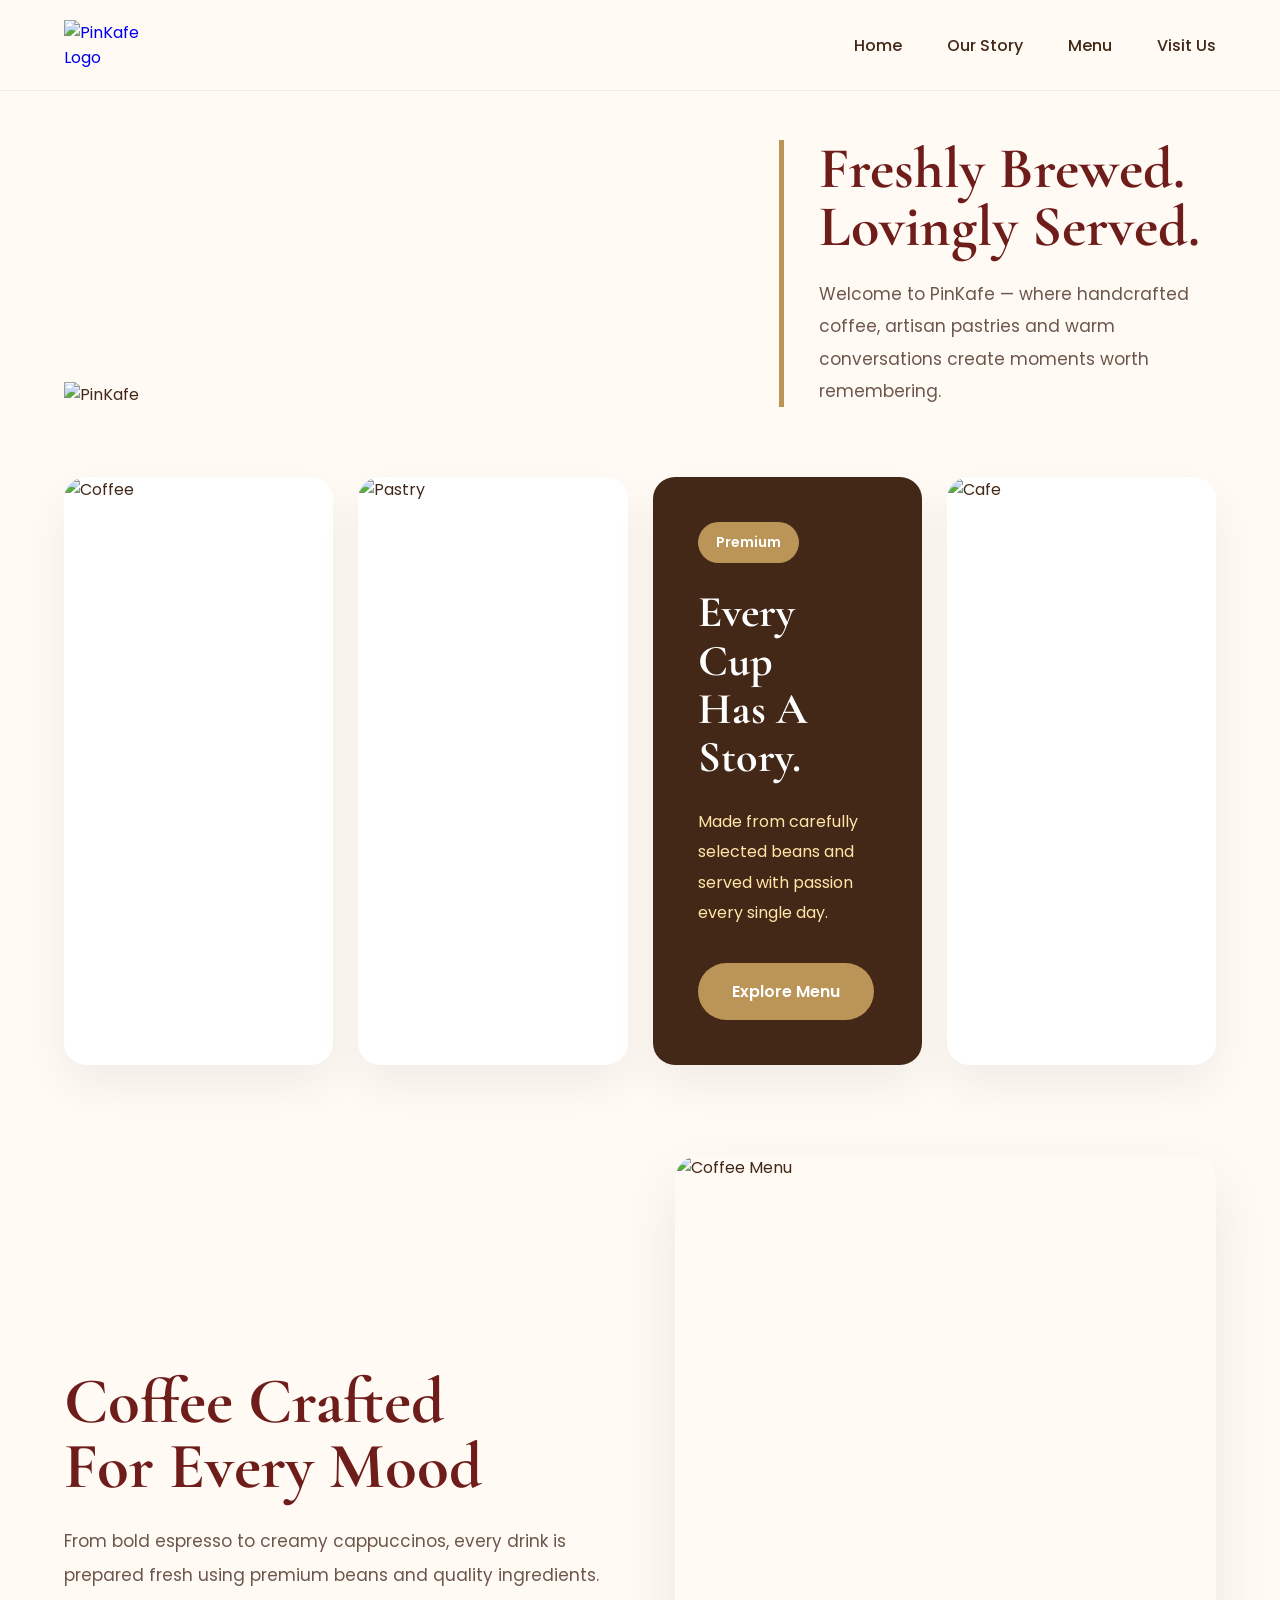
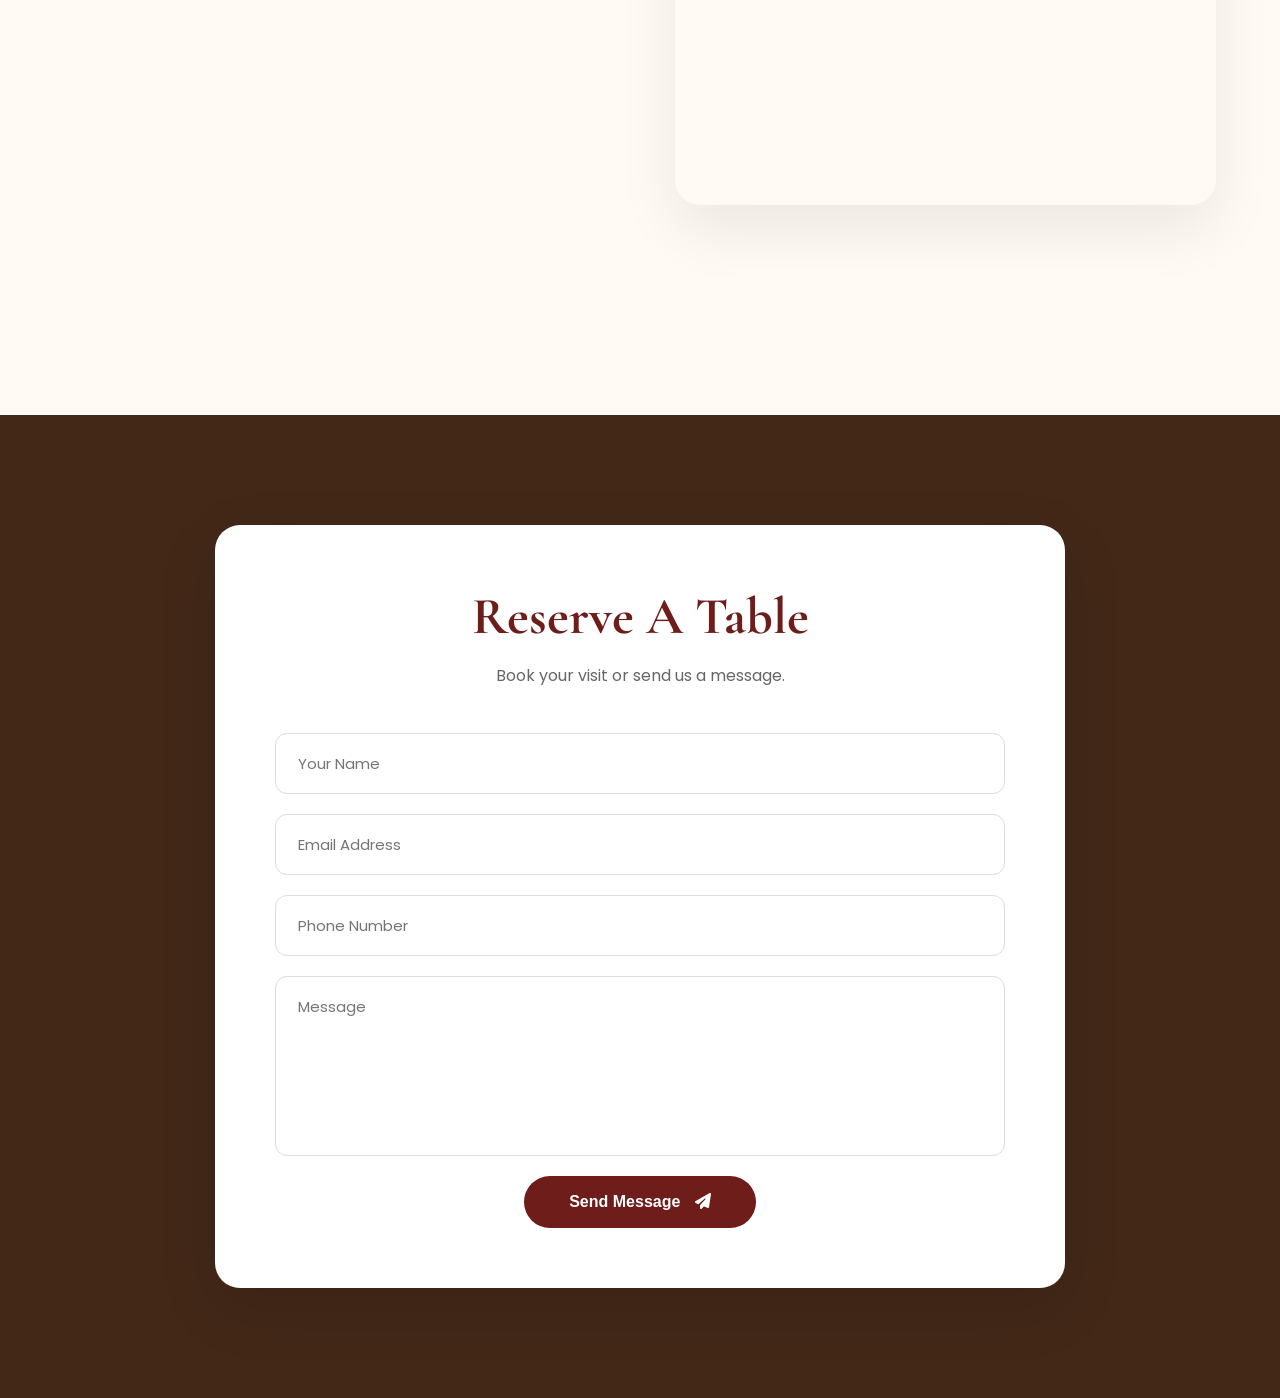
==== index.html @ 66214fa2 "Add files via upload" ====
<!DOCTYPE html>
<html lang="en">
<head>
    <link rel="stylesheet" href="style.css">
    <meta charset="UTF-8">
    <meta name="viewport" content="width=device-width, initial-scale=1.0">
    <title>PinKafe | Premium Cafe</title>

    <!-- CSS -->
    <link rel="stylesheet" href="style.css">

    <!-- Google Fonts -->
    <link href="https://fonts.googleapis.com/css2?family=Cormorant+Garamond:wght@400;500;600;700&family=Poppins:wght@300;400;500;600&display=swap" rel="stylesheet">

    <!-- Font Awesome -->
    <link rel="stylesheet" href="https://cdnjs.cloudflare.com/ajax/libs/font-awesome/6.7.2/css/all.min.css">
</head>
<body>
   

<!--=========================
        HEADER
==========================-->

<header>

    <div class="container navbar">

        <div class="logo">
          <a href="#home">

            <img src="https://i.ibb.co/RkRGs5t3/Chat-GPT-Image-Jul-29-2026-08-09-48-PM.png" alt="PinKafe Logo">
          </a>
        </div>

        <nav>
    <ul>
        <li><a href="index.html">Home</a></li>
        <li><a href="story.html">Our Story</a></li>
        <li><a href="menu.html">Menu</a></li>
        <li><a href="visit.html">Visit Us</a></li>
    </ul>
</nav>

    </div>

</header>


<!--=========================
        HERO
==========================-->

<section class="hero" id="home">

<div class="container">

<div class="hero-top">

<div class="hero-title">

<img src="https://i.ibb.co/0jgKB9tv/Chat-GPT-Image-Jul-29-2026-08-15-10-PM.png" alt="PinKafe">


</div>

<div class="hero-text">

<h2>Freshly Brewed.<br>Lovingly Served.</h2>

<p>

Welcome to PinKafe — where handcrafted coffee,
artisan pastries and warm conversations create
moments worth remembering.

</p>

</div>

</div>



<div class="hero-grid">

<div class="grid-card">

<img src="https://images.unsplash.com/photo-1495474472287-4d71bcdd2085?w=800&q=80" alt="Coffee">

</div>

<div class="grid-card">

<img src="https://images.unsplash.com/photo-1509440159596-0249088772ff?w=800&q=80" alt="Pastry">

</div>

<div class="grid-card info-card">

<span class="badge">Premium</span>

<h3>

Every Cup<br>
Has A Story.

</h3>

<p>

Made from carefully selected beans and served
with passion every single day.

</p>

<a href="menu.html" class="btn">

Explore Menu

</a>

</div>

<div class="grid-card">

<img src="https://images.unsplash.com/photo-1554118811-1e0d58224f24?w=800&q=80" alt="Cafe">

</div>

</div>



<div class="feature-grid">

<div class="feature-left">

<h2>

Coffee Crafted<br>
For Every Mood

</h2>

<p>

From bold espresso to creamy cappuccinos,
every drink is prepared fresh using premium beans
and quality ingredients.

</p>

</div>


<div class="feature-right">

<img src="https://images.unsplash.com/photo-1511920170033-f8396924c348?w=1000&q=80" alt="Coffee Menu">

</div>

</div>

</div>

</section>


<!--=========================
    CONTACT FORM
==========================-->

<section class="contact-home">

<div class="container">

<div class="contact-box">

<h2>

Reserve A Table

</h2>

<p>

Book your visit or send us a message.

</p>

<form id="contact-form">

<input
type="text"
name="user_name"
placeholder="Your Name"
required
>

<input
type="email"
name="user_email"
placeholder="Email Address"
required
>

<input
type="tel"
name="user_phone"
placeholder="Phone Number"
required
>

<textarea
name="message"
placeholder="Message"
required
></textarea>

<button type="submit">

                    Send Message
                    <i class="fa-solid fa-paper-plane"></i>

</button>

</form>

</div>

</div>

</section>

<script src="https://cdn.jsdelivr.net/npm/@emailjs/browser@4/dist/email.min.js"></script>
<script src="script.js"></script>

</body>
</html>
---- style.css ----
/*====================================
GOOGLE FONTS & RESET
====================================*/

*{
    margin:0;
    padding:0;
    box-sizing:border-box;
    text-decoration:none;
    list-style:none;
}

html{
    scroll-behavior:smooth;
}

body{
    font-family:'Poppins',sans-serif;
    background:#fffaf3;
    color:#432818;
    overflow-x:hidden;
}

img{
    width:100%;
    display:block;
}

.container{
    width:90%;
    max-width:1250px;
    margin:auto;
}

/*====================================
HEADER
====================================*/

header{

    position:fixed;
    top:0;
    left:0;
    width:100%;
    z-index:999;
    background:rgba(255,250,243,.92);
    backdrop-filter:blur(12px);
    border-bottom:1px solid rgba(111,29,27,.08);

}

.navbar{

    height:90px;

    display:flex;
    justify-content:space-between;
    align-items:center;

}

.logo img{

    width:90px;

}

nav ul{

    display:flex;
    gap:45px;

}

nav a{

    color:#432818;
    font-weight:500;
    transition:.3s;

}

nav a:hover{

    color:#bb9457;

}

/*====================================
HOME
====================================*/

.hero{

    padding-top:140px;
    padding-bottom:90px;

}

.hero-top{

    display:grid;
    grid-template-columns:1.2fr .8fr;
    gap:60px;
    align-items:end;
    margin-bottom:70px;

}

.hero-title img{

    width:100%;
    max-width:520px;

}

.hero-text{

    border-left:5px solid #bb9457;
    padding-left:35px;

}

.hero-text h2{

    font-family:'Cormorant Garamond',serif;
    font-size:58px;
    line-height:1;
    color:#6f1d1b;
    margin-bottom:22px;

}

.hero-text p{

    line-height:1.9;
    color:#6d574c;
    font-size:17px;

}

/*====================================
GRID
====================================*/

.hero-grid{

    display:grid;
    grid-template-columns:repeat(4,1fr);
    gap:25px;
    margin-bottom:90px;

}

.grid-card{

    overflow:hidden;
    border-radius:22px;
    background:#fff;
    box-shadow:0 20px 45px rgba(0,0,0,.06);

}

.grid-card img{

    height:420px;
    object-fit:cover;
    transition:.45s;

}

.grid-card:hover img{

    transform:scale(1.08);

}

/*====================================
INFO CARD
====================================*/

.info-card{

    background:#432818;
    color:#fff;

    padding:45px;

    display:flex;
    flex-direction:column;
    justify-content:center;

}

.badge{

    width:max-content;

    background:#bb9457;

    color:#fff;

    padding:10px 18px;

    border-radius:40px;

    margin-bottom:25px;

    font-size:14px;

    font-weight:600;

}

.info-card h3{

    font-family:'Cormorant Garamond',serif;

    font-size:44px;

    line-height:1.1;

    margin-bottom:25px;

}

.info-card p{

    line-height:1.9;

    color:#ffe6a7;

    margin-bottom:35px;

}

/*====================================
BUTTON
====================================*/

.btn{

    width:max-content;

    padding:16px 34px;

    background:#bb9457;

    color:#fff;

    border-radius:50px;

    transition:.35s;

    font-weight:600;

}

.btn:hover{

    background:#99582a;

    transform:translateY(-4px);

}

/*====================================
FEATURE SECTION
====================================*/

.feature-grid{
    display:grid;
    grid-template-columns:1fr 1fr;
    gap:70px;
    align-items:center;
    margin-bottom:120px;
}

.feature-left h2{
    font-family:'Cormorant Garamond',serif;
    font-size:65px;
    line-height:1;
    color:#6f1d1b;
    margin-bottom:25px;
}

.feature-left p{
    font-size:17px;
    line-height:2;
    color:#6d574c;
}

.feature-right{
    overflow:hidden;
    border-radius:25px;
    box-shadow:0 25px 60px rgba(0,0,0,.08);
}

.feature-right img{
    height:650px;
    object-fit:cover;
    transition:.5s;
}

.feature-right:hover img{
    transform:scale(1.08);
}

/*====================================
CONTACT SECTION
====================================*/

.contact-home{
    background:#432818;
    padding:110px 0;
}

.contact-box{
    background:#fff;
    max-width:850px;
    margin:auto;
    padding:60px;
    border-radius:25px;
    box-shadow:0 20px 60px rgba(0,0,0,.12);
}

.contact-box h2{
    font-family:'Cormorant Garamond',serif;
    color:#6f1d1b;
    font-size:52px;
    margin-bottom:15px;
    text-align:center;
}

.contact-box p{
    text-align:center;
    color:#666;
    margin-bottom:45px;
}

.contact-box form{
    display:flex;
    flex-direction:column;
    gap:20px;
}

.contact-box input,
.contact-box textarea{
    width:100%;
    padding:18px 22px;
    border:1px solid #ddd;
    border-radius:12px;
    outline:none;
    font-family:'Poppins',sans-serif;
    font-size:15px;
    transition:.3s;
}

.contact-box textarea{
    resize:none;
    height:180px;
}

.contact-box input:focus,
.contact-box textarea:focus{
    border-color:#bb9457;
}

.contact-box button{
    width:max-content;
    margin:auto;
    border:none;
    cursor:pointer;
    background:#6f1d1b;
    color:#fff;
    padding:17px 45px;
    border-radius:50px;
    font-size:16px;
    font-weight:600;
    transition:.35s;
}

.contact-box button i{
    margin-left:10px;
}

.contact-box button:hover{
    background:#bb9457;
    transform:translateY(-4px);
}

/*====================================
TABLET
====================================*/

@media(max-width:992px){

.navbar{
    height:80px;
}

.logo img{
    width:150px;
}

nav ul{
    gap:25px;
}

.hero-top{
    grid-template-columns:1fr;
    gap:40px;
}

.hero-text h2{
    font-size:48px;
}

.hero-grid{
    grid-template-columns:repeat(2,1fr);
}

.feature-grid{
    grid-template-columns:1fr;
}

.feature-left h2{
    font-size:52px;
}

.feature-right img{
    height:520px;
}

.contact-box{
    padding:45px;
}

}

/*====================================
MOBILE
====================================*/

@media(max-width:768px){

.container{
    width:92%;
}

header{
    position:relative;
}

.navbar{
    flex-direction:column;
    justify-content:center;
    height:auto;
    padding:25px 0;
    gap:20px;
}

nav ul{
    flex-direction:column;
    gap:15px;
    text-align:center;
}

.hero{
    padding-top:70px;
    padding-bottom:70px;
}

.hero-title img{
    max-width:280px;
    margin:auto;
}

.hero-text{
    border-left:none;
    border-top:4px solid #bb9457;
    padding-left:0;
    padding-top:25px;
    text-align:center;
}

.hero-text h2{
    font-size:38px;
}

.hero-text p{
    font-size:15px;
}

.hero-grid{
    grid-template-columns:1fr;
}

.grid-card img{
    height:320px;
}

.info-card{
    padding:35px;
}

.info-card h3{
    font-size:36px;
}

.feature-left{
    text-align:center;
}

.feature-left h2{
    font-size:42px;
}

.feature-right img{
    height:350px;
}

.contact-box{
    padding:30px 25px;
}

.contact-box h2{
    font-size:38px;
}

.contact-box p{
    font-size:14px;
}

.contact-box button{
    width:100%;
}

}

/*====================================
        OUR STORY
====================================*/

.story{
    padding:110px 0;
    background:#fffaf3;
}

.section-heading{
    text-align:center;
    margin-bottom:70px;
}

.section-heading span{
    color:#bb9457;
    font-weight:600;
    letter-spacing:2px;
    text-transform:uppercase;
}

.section-heading h2{
    font-family:'Cormorant Garamond',serif;
    font-size:60px;
    color:#6f1d1b;
    margin:18px 0;
}

.section-heading p{
    max-width:700px;
    margin:auto;
    line-height:1.9;
    color:#666;
}

.founder-card{
    display:grid;
    grid-template-columns:420px 1fr;
    gap:70px;
    align-items:center;
    margin-bottom:110px;
}

.founder-image{
    overflow:hidden;
    border-radius:25px;
    box-shadow:0 25px 60px rgba(0,0,0,.08);
}

.founder-image img{
    width:100%;
    height:620px;
    object-fit:cover;
    transition:.5s;
}

.founder-image:hover img{
    transform:scale(1.08);
}

.founder-content{
    background:#ffe6a7;
    padding:55px;
    border-radius:25px;
}

.founder-tag{
    display:inline-block;
    background:#6f1d1b;
    color:#fff;
    padding:10px 22px;
    border-radius:40px;
    font-size:14px;
    margin-bottom:25px;
}

.founder-content h2{
    font-family:'Cormorant Garamond',serif;
    font-size:60px;
    color:#6f1d1b;
    margin-bottom:20px;
}

.founder-content p{
    line-height:2;
    color:#5f4d43;
    margin-bottom:40px;
}

.story-highlights{
    display:flex;
    gap:35px;
    flex-wrap:wrap;
}

.story-highlights div{
    display:flex;
    align-items:center;
    gap:10px;
    font-weight:600;
}

.story-highlights i{
    color:#bb9457;
    font-size:20px;
}

/*====================================
        STORY VIDEO
====================================*/

.story-video{
    padding:40px 0 100px;
}

.video-heading{
    text-align:center;
    margin-bottom:45px;
}

.video-heading span{
    color:#bb9457;
    text-transform:uppercase;
    letter-spacing:2px;
    font-weight:600;
}

.video-heading h2{
    font-family:'Cormorant Garamond',serif;
    font-size:60px;
    color:#6f1d1b;
    margin:15px 0;
}

.video-heading p{
    max-width:700px;
    margin:auto;
    line-height:1.9;
    color:#666;
}

.video-box{
    overflow:hidden;
    border-radius:25px;
    box-shadow:0 25px 60px rgba(0,0,0,.08);
}

.video-box video{
    width:100%;
    display:block;
}

/*====================================
        GALLERY
====================================*/

.gallery-title{
    text-align:center;
    margin-bottom:50px;
}

.gallery-title h2{
    font-family:'Cormorant Garamond',serif;
    font-size:60px;
    color:#6f1d1b;
    margin-bottom:15px;
}

.gallery-title p{
    color:#666;
}

.gallery-grid{
    display:grid;
    grid-template-columns:repeat(3,1fr);
    grid-auto-rows:280px;
    gap:20px;
    margin-bottom:100px;
}

.gallery-item{
    overflow:hidden;
    border-radius:20px;
    box-shadow:0 15px 40px rgba(0,0,0,.08);
}

.gallery-item img{
    width:100%;
    height:100%;
    object-fit:cover;
    transition:.5s;
}

.gallery-item:hover img{
    transform:scale(1.08);
}

.gallery-item.big{
    grid-row:span 2;
}

.gallery-item.wide{
    grid-column:span 2;
}

/*====================================
        CONTACT
====================================*/

.story-contact{
    background:#432818;
    padding:110px 0;
}

.story-contact .contact-box{
    background:#fff;
    max-width:850px;
    margin:auto;
    padding:60px;
    border-radius:25px;
    box-shadow:0 25px 60px rgba(0,0,0,.1);
}

.story-contact h2{
    font-family:'Cormorant Garamond',serif;
    text-align:center;
    font-size:55px;
    color:#6f1d1b;
    margin-bottom:15px;
}

.story-contact p{
    text-align:center;
    color:#666;
    margin-bottom:40px;
}

.story-contact form{
    display:flex;
    flex-direction:column;
    gap:18px;
}

.story-contact input,
.story-contact textarea{
    padding:18px 20px;
    border:1px solid #ddd;
    border-radius:12px;
    outline:none;
    font-family:'Poppins',sans-serif;
    font-size:15px;
    transition:.3s;
}

.story-contact textarea{
    height:180px;
    resize:none;
}

.story-contact input:focus,
.story-contact textarea:focus{
    border-color:#bb9457;
}

.story-contact button{
    width:max-content;
    margin:auto;
    padding:16px 40px;
    background:#6f1d1b;
    color:#fff;
    border:none;
    border-radius:50px;
    cursor:pointer;
    font-size:16px;
    font-weight:600;
    transition:.3s;
}

.story-contact button i{
    margin-left:10px;
}

.story-contact button:hover{
    background:#bb9457;
    transform:translateY(-4px);
}

/*====================================
        TABLET
====================================*/

@media(max-width:992px){

.founder-card{
    grid-template-columns:1fr;
}

.founder-image img{
    height:520px;
}

.gallery-grid{
    grid-template-columns:repeat(2,1fr);
}

.gallery-item.big{
    grid-row:span 1;
}

.gallery-item.wide{
    grid-column:span 2;
}

}

/*====================================
        MOBILE
====================================*/

@media(max-width:768px){

  .video-heading h2{
    font-size:42px;
}

.section-heading h2{
    font-size:42px;
}

.founder-content{
    padding:35px;
}

.founder-content h2{
    font-size:42px;
}

.story-highlights{
    flex-direction:column;
    gap:18px;
}

.gallery-title h2{
    font-size:42px;
}

.gallery-grid{
    grid-template-columns:1fr;
    grid-auto-rows:260px;
}

.gallery-item.big,
.gallery-item.wide{
    grid-column:span 1;
    grid-row:span 1;
}

.story-contact .contact-box{
    padding:35px 25px;
}

.story-contact h2{
    font-size:40px;
}

.story-contact button{
    width:100%;
}

}

/*====================================
            MENU PAGE
====================================*/

.menu-page{
    padding:140px 0 100px;
    background:#fffaf3;
}

.menu-heading{
    text-align:center;
    margin-bottom:70px;
}

.menu-heading span{
    color:#bb9457;
    text-transform:uppercase;
    letter-spacing:2px;
    font-weight:600;
}

.menu-heading h1{
    font-family:'Cormorant Garamond',serif;
    font-size:72px;
    color:#6f1d1b;
    margin:18px 0;
}

.menu-heading p{
    max-width:700px;
    margin:auto;
    color:#666;
    line-height:1.9;
}

.menu-grid{
    display:grid;
    grid-template-columns:repeat(2,1fr);
    gap:35px;
}

.menu-card{
    background:#fff3d8;
    padding:35px;
    border-radius:22px;
    box-shadow:0 15px 40px rgba(0,0,0,.05);
}

.menu-card h2{
    font-family:'Cormorant Garamond',serif;
    color:#6f1d1b;
    font-size:36px;
    margin-bottom:30px;
    display:flex;
    align-items:center;
    gap:12px;
}

.menu-card h2 i{
    color:#bb9457;
}

.menu-item{
    border-bottom:1px dashed rgba(0,0,0,.15);
    padding:18px 0;
}

.menu-item:last-child{
    border:none;
}

.menu-item h4{
    display:inline-block;
    font-size:18px;
    color:#432818;
}

.menu-item span{
    float:right;
    color:#99582a;
    font-weight:600;
}

.menu-item p{
    margin-top:8px;
    font-size:14px;
    color:#777;
    line-height:1.7;
}

/*====================================
        TODAY'S SPECIAL
====================================*/

.special-menu{
    padding:100px 0;
    background:#432818;
}

.special-heading{
    text-align:center;
    margin-bottom:60px;
}

.special-heading span{
    color:#ffe6a7;
    letter-spacing:2px;
    text-transform:uppercase;
}

.special-heading h2{
    font-family:'Cormorant Garamond',serif;
    color:#fff;
    font-size:60px;
    margin:15px 0;
}

.special-heading p{
    color:#ddd;
    max-width:650px;
    margin:auto;
    line-height:1.9;
}

.special-grid{
    display:grid;
    grid-template-columns:repeat(3,1fr);
    gap:30px;
}

.special-card{
    background:#fffaf3;
    padding:40px 35px;
    border-radius:22px;
    text-align:center;
    transition:.35s;
}

.special-card:hover{
    transform:translateY(-8px);
}

.special-card i{
    font-size:40px;
    color:#bb9457;
    margin-bottom:20px;
}

.special-card h3{
    font-family:'Cormorant Garamond',serif;
    color:#6f1d1b;
    font-size:34px;
    margin-bottom:15px;
}

.special-card p{
    color:#666;
    line-height:1.8;
    margin-bottom:25px;
}

.special-card h4{
    color:#99582a;
    font-size:24px;
}

/*====================================
        CONTACT
====================================*/

.menu-contact{
    padding:100px 0;
    background:#fffaf3;
}

.menu-contact .contact-box{
    max-width:850px;
    margin:auto;
    background:#fff;
    padding:60px;
    border-radius:25px;
    box-shadow:0 20px 50px rgba(0,0,0,.08);
}

.menu-contact h2{
    text-align:center;
    font-family:'Cormorant Garamond',serif;
    font-size:55px;
    color:#6f1d1b;
    margin-bottom:15px;
}

.menu-contact p{
    text-align:center;
    color:#666;
    margin-bottom:40px;
}

.menu-contact form{
    display:flex;
    flex-direction:column;
    gap:20px;
}

.menu-contact input,
.menu-contact textarea{
    width:100%;
    padding:18px 20px;
    border:1px solid #ddd;
    border-radius:12px;
    outline:none;
    font-family:'Poppins',sans-serif;
    transition:.3s;
}

.menu-contact textarea{
    height:180px;
    resize:none;
}

.menu-contact input:focus,
.menu-contact textarea:focus{
    border-color:#bb9457;
}

.menu-contact button{
    width:max-content;
    margin:auto;
    padding:16px 42px;
    background:#6f1d1b;
    color:#fff;
    border:none;
    border-radius:50px;
    cursor:pointer;
    font-size:16px;
    transition:.35s;
}

.menu-contact button:hover{
    background:#bb9457;
    transform:translateY(-4px);
}

.menu-contact button i{
    margin-left:10px;
}

/*====================================
        TABLET
====================================*/

@media(max-width:992px){

.menu-grid{
    grid-template-columns:1fr;
}

.special-grid{
    grid-template-columns:1fr;
}

.menu-heading h1{
    font-size:56px;
}

.special-heading h2{
    font-size:48px;
}

}

/*====================================
        MOBILE
====================================*/

@media(max-width:768px){

.menu-page{
    padding-top:80px;
}

.menu-heading h1{
    font-size:42px;
}

.menu-card{
    padding:25px;
}

.menu-card h2{
    font-size:30px;
}

.menu-item h4{
    display:block;
    margin-bottom:8px;
}

.menu-item span{
    float:none;
    display:block;
}

.special-heading h2{
    font-size:40px;
}

.special-card{
    padding:30px;
}

.special-card h3{
    font-size:28px;
}

.menu-contact .contact-box{
    padding:35px 25px;
}

.menu-contact h2{
    font-size:40px;
}

.menu-contact button{
    width:100%;
}

}

/*====================================
            VISIT PAGE
====================================*/

.visit-page{
    padding:140px 0 100px;
    background:#fffaf3;
}

.visit-heading{
    text-align:center;
    margin-bottom:70px;
}

.visit-heading span{
    color:#bb9457;
    font-weight:600;
    text-transform:uppercase;
    letter-spacing:2px;
}

.visit-heading h1{
    font-family:'Cormorant Garamond',serif;
    font-size:72px;
    color:#6f1d1b;
    margin:18px 0;
}

.visit-heading p{
    max-width:700px;
    margin:auto;
    line-height:1.9;
    color:#666;
}

/*====================================
        LOCATION
====================================*/

.location-grid{
    display:grid;
    grid-template-columns:350px 1fr;
    gap:60px;
    align-items:center;
    margin-bottom:70px;
}

.location-info h2{
    font-family:'Cormorant Garamond',serif;
    font-size:50px;
    color:#6f1d1b;
    margin-bottom:25px;
}

.location-info h2 i{
    color:#bb9457;
    margin-right:10px;
}

.location-info p{
    font-size:18px;
    line-height:2;
    color:#555;
}

.location-map{
    overflow:hidden;
    border-radius:25px;
    box-shadow:0 20px 50px rgba(0,0,0,.08);
}

.location-map img{
    width:100%;
    display:block;
    transition:.4s;
}

.location-map:hover img{
    transform:scale(1.05);
}

/*====================================
        OPENING HOURS
====================================*/

.hours-box{
    background:#fff3d8;
    border-radius:25px;
    padding:45px;
    margin-bottom:40px;
}

.hours-box h2{
    font-family:'Cormorant Garamond',serif;
    font-size:50px;
    color:#6f1d1b;
    margin-bottom:35px;
}

.hours-box h2 i{
    color:#bb9457;
    margin-right:10px;
}

.hours-grid{
    display:grid;
    grid-template-columns:repeat(3,1fr);
    gap:30px;
}

.hours-grid h4{
    color:#432818;
    margin-bottom:12px;
    font-size:18px;
}

.hours-grid p{
    color:#666;
    line-height:1.8;
}

/*====================================
        GET IN TOUCH
====================================*/

.touch-box{
    background:#fff3d8;
    border-radius:25px;
    padding:45px;
    margin-bottom:90px;
}

.touch-box h2{
    font-family:'Cormorant Garamond',serif;
    font-size:50px;
    color:#6f1d1b;
    margin-bottom:20px;
}

.touch-box h2 i{
    color:#bb9457;
    margin-right:10px;
}

.touch-box p{
    max-width:650px;
    color:#666;
    line-height:1.9;
}

.contact-links{
    margin-top:35px;
    display:flex;
    gap:40px;
    flex-wrap:wrap;
}

.contact-links a{
    display:flex;
    align-items:center;
    gap:12px;
    color:#6f1d1b;
    font-size:18px;
    font-weight:600;
    transition:.3s;
}

.contact-links a i{
    width:50px;
    height:50px;
    background:#bb9457;
    color:#fff;
    border-radius:50%;
    display:flex;
    justify-content:center;
    align-items:center;
    font-size:22px;
    transition:.3s;
}

.contact-links a:hover{
    color:#99582a;
}

.contact-links a:hover i{
    background:#6f1d1b;
    transform:translateY(-4px);
}

/*====================================
        CONTACT
====================================*/

.visit-contact{
    background:#432818;
    padding:100px 0;
}

.visit-contact .contact-box{
    background:#fff;
    max-width:850px;
    margin:auto;
    padding:60px;
    border-radius:25px;
    box-shadow:0 20px 60px rgba(0,0,0,.10);
}

.visit-contact h2{
    font-family:'Cormorant Garamond',serif;
    font-size:55px;
    color:#6f1d1b;
    text-align:center;
    margin-bottom:15px;
}

.visit-contact p{
    text-align:center;
    color:#666;
    margin-bottom:40px;
}

.visit-contact form{
    display:flex;
    flex-direction:column;
    gap:20px;
}

.visit-contact input,
.visit-contact textarea{
    width:100%;
    padding:18px 20px;
    border:1px solid #ddd;
    border-radius:12px;
    outline:none;
    font-family:'Poppins',sans-serif;
    font-size:15px;
    transition:.3s;
}

.visit-contact textarea{
    height:180px;
    resize:none;
}

.visit-contact input:focus,
.visit-contact textarea:focus{
    border-color:#bb9457;
}

.visit-contact button{
    width:max-content;
    margin:auto;
    padding:16px 42px;
    background:#6f1d1b;
    color:#fff;
    border:none;
    border-radius:50px;
    cursor:pointer;
    font-size:16px;
    font-weight:600;
    transition:.35s;
}

.visit-contact button:hover{
    background:#bb9457;
    transform:translateY(-4px);
}

.visit-contact button i{
    margin-left:10px;
}

/*====================================
        TABLET
====================================*/

@media(max-width:992px){

.location-grid{
    grid-template-columns:1fr;
}

.hours-grid{
    grid-template-columns:1fr;
}

.visit-heading h1{
    font-size:58px;
}

.location-info h2,
.hours-box h2,
.touch-box h2{
    font-size:42px;
}

}

/*====================================
        MOBILE
====================================*/

@media(max-width:768px){

.visit-page{
    padding-top:80px;
}

.visit-heading h1{
    font-size:42px;
}

.location-info{
    text-align:center;
}

.location-info h2{
    font-size:38px;
}

.location-info p{
    font-size:16px;
}

.hours-box,
.touch-box{
    padding:30px;
}

.hours-box h2,
.touch-box h2{
    font-size:36px;
}

.visit-contact .contact-box{
    padding:35px 25px;
}

.visit-contact h2{
    font-size:40px;
}

.visit-contact button{
    width:100%;
}

.contact-links{
    flex-direction:column;
    gap:20px;
}

}
---- style.css ----
/*====================================
GOOGLE FONTS & RESET
====================================*/

*{
    margin:0;
    padding:0;
    box-sizing:border-box;
    text-decoration:none;
    list-style:none;
}

html{
    scroll-behavior:smooth;
}

body{
    font-family:'Poppins',sans-serif;
    background:#fffaf3;
    color:#432818;
    overflow-x:hidden;
}

img{
    width:100%;
    display:block;
}

.container{
    width:90%;
    max-width:1250px;
    margin:auto;
}

/*====================================
HEADER
====================================*/

header{

    position:fixed;
    top:0;
    left:0;
    width:100%;
    z-index:999;
    background:rgba(255,250,243,.92);
    backdrop-filter:blur(12px);
    border-bottom:1px solid rgba(111,29,27,.08);

}

.navbar{

    height:90px;

    display:flex;
    justify-content:space-between;
    align-items:center;

}

.logo img{

    width:90px;

}

nav ul{

    display:flex;
    gap:45px;

}

nav a{

    color:#432818;
    font-weight:500;
    transition:.3s;

}

nav a:hover{

    color:#bb9457;

}

/*====================================
HOME
====================================*/

.hero{

    padding-top:140px;
    padding-bottom:90px;

}

.hero-top{

    display:grid;
    grid-template-columns:1.2fr .8fr;
    gap:60px;
    align-items:end;
    margin-bottom:70px;

}

.hero-title img{

    width:100%;
    max-width:520px;

}

.hero-text{

    border-left:5px solid #bb9457;
    padding-left:35px;

}

.hero-text h2{

    font-family:'Cormorant Garamond',serif;
    font-size:58px;
    line-height:1;
    color:#6f1d1b;
    margin-bottom:22px;

}

.hero-text p{

    line-height:1.9;
    color:#6d574c;
    font-size:17px;

}

/*====================================
GRID
====================================*/

.hero-grid{

    display:grid;
    grid-template-columns:repeat(4,1fr);
    gap:25px;
    margin-bottom:90px;

}

.grid-card{

    overflow:hidden;
    border-radius:22px;
    background:#fff;
    box-shadow:0 20px 45px rgba(0,0,0,.06);

}

.grid-card img{

    height:420px;
    object-fit:cover;
    transition:.45s;

}

.grid-card:hover img{

    transform:scale(1.08);

}

/*====================================
INFO CARD
====================================*/

.info-card{

    background:#432818;
    color:#fff;

    padding:45px;

    display:flex;
    flex-direction:column;
    justify-content:center;

}

.badge{

    width:max-content;

    background:#bb9457;

    color:#fff;

    padding:10px 18px;

    border-radius:40px;

    margin-bottom:25px;

    font-size:14px;

    font-weight:600;

}

.info-card h3{

    font-family:'Cormorant Garamond',serif;

    font-size:44px;

    line-height:1.1;

    margin-bottom:25px;

}

.info-card p{

    line-height:1.9;

    color:#ffe6a7;

    margin-bottom:35px;

}

/*====================================
BUTTON
====================================*/

.btn{

    width:max-content;

    padding:16px 34px;

    background:#bb9457;

    color:#fff;

    border-radius:50px;

    transition:.35s;

    font-weight:600;

}

.btn:hover{

    background:#99582a;

    transform:translateY(-4px);

}

/*====================================
FEATURE SECTION
====================================*/

.feature-grid{
    display:grid;
    grid-template-columns:1fr 1fr;
    gap:70px;
    align-items:center;
    margin-bottom:120px;
}

.feature-left h2{
    font-family:'Cormorant Garamond',serif;
    font-size:65px;
    line-height:1;
    color:#6f1d1b;
    margin-bottom:25px;
}

.feature-left p{
    font-size:17px;
    line-height:2;
    color:#6d574c;
}

.feature-right{
    overflow:hidden;
    border-radius:25px;
    box-shadow:0 25px 60px rgba(0,0,0,.08);
}

.feature-right img{
    height:650px;
    object-fit:cover;
    transition:.5s;
}

.feature-right:hover img{
    transform:scale(1.08);
}

/*====================================
CONTACT SECTION
====================================*/

.contact-home{
    background:#432818;
    padding:110px 0;
}

.contact-box{
    background:#fff;
    max-width:850px;
    margin:auto;
    padding:60px;
    border-radius:25px;
    box-shadow:0 20px 60px rgba(0,0,0,.12);
}

.contact-box h2{
    font-family:'Cormorant Garamond',serif;
    color:#6f1d1b;
    font-size:52px;
    margin-bottom:15px;
    text-align:center;
}

.contact-box p{
    text-align:center;
    color:#666;
    margin-bottom:45px;
}

.contact-box form{
    display:flex;
    flex-direction:column;
    gap:20px;
}

.contact-box input,
.contact-box textarea{
    width:100%;
    padding:18px 22px;
    border:1px solid #ddd;
    border-radius:12px;
    outline:none;
    font-family:'Poppins',sans-serif;
    font-size:15px;
    transition:.3s;
}

.contact-box textarea{
    resize:none;
    height:180px;
}

.contact-box input:focus,
.contact-box textarea:focus{
    border-color:#bb9457;
}

.contact-box button{
    width:max-content;
    margin:auto;
    border:none;
    cursor:pointer;
    background:#6f1d1b;
    color:#fff;
    padding:17px 45px;
    border-radius:50px;
    font-size:16px;
    font-weight:600;
    transition:.35s;
}

.contact-box button i{
    margin-left:10px;
}

.contact-box button:hover{
    background:#bb9457;
    transform:translateY(-4px);
}

/*====================================
TABLET
====================================*/

@media(max-width:992px){

.navbar{
    height:80px;
}

.logo img{
    width:150px;
}

nav ul{
    gap:25px;
}

.hero-top{
    grid-template-columns:1fr;
    gap:40px;
}

.hero-text h2{
    font-size:48px;
}

.hero-grid{
    grid-template-columns:repeat(2,1fr);
}

.feature-grid{
    grid-template-columns:1fr;
}

.feature-left h2{
    font-size:52px;
}

.feature-right img{
    height:520px;
}

.contact-box{
    padding:45px;
}

}

/*====================================
MOBILE
====================================*/

@media(max-width:768px){

.container{
    width:92%;
}

header{
    position:relative;
}

.navbar{
    flex-direction:column;
    justify-content:center;
    height:auto;
    padding:25px 0;
    gap:20px;
}

nav ul{
    flex-direction:column;
    gap:15px;
    text-align:center;
}

.hero{
    padding-top:70px;
    padding-bottom:70px;
}

.hero-title img{
    max-width:280px;
    margin:auto;
}

.hero-text{
    border-left:none;
    border-top:4px solid #bb9457;
    padding-left:0;
    padding-top:25px;
    text-align:center;
}

.hero-text h2{
    font-size:38px;
}

.hero-text p{
    font-size:15px;
}

.hero-grid{
    grid-template-columns:1fr;
}

.grid-card img{
    height:320px;
}

.info-card{
    padding:35px;
}

.info-card h3{
    font-size:36px;
}

.feature-left{
    text-align:center;
}

.feature-left h2{
    font-size:42px;
}

.feature-right img{
    height:350px;
}

.contact-box{
    padding:30px 25px;
}

.contact-box h2{
    font-size:38px;
}

.contact-box p{
    font-size:14px;
}

.contact-box button{
    width:100%;
}

}

/*====================================
        OUR STORY
====================================*/

.story{
    padding:110px 0;
    background:#fffaf3;
}

.section-heading{
    text-align:center;
    margin-bottom:70px;
}

.section-heading span{
    color:#bb9457;
    font-weight:600;
    letter-spacing:2px;
    text-transform:uppercase;
}

.section-heading h2{
    font-family:'Cormorant Garamond',serif;
    font-size:60px;
    color:#6f1d1b;
    margin:18px 0;
}

.section-heading p{
    max-width:700px;
    margin:auto;
    line-height:1.9;
    color:#666;
}

.founder-card{
    display:grid;
    grid-template-columns:420px 1fr;
    gap:70px;
    align-items:center;
    margin-bottom:110px;
}

.founder-image{
    overflow:hidden;
    border-radius:25px;
    box-shadow:0 25px 60px rgba(0,0,0,.08);
}

.founder-image img{
    width:100%;
    height:620px;
    object-fit:cover;
    transition:.5s;
}

.founder-image:hover img{
    transform:scale(1.08);
}

.founder-content{
    background:#ffe6a7;
    padding:55px;
    border-radius:25px;
}

.founder-tag{
    display:inline-block;
    background:#6f1d1b;
    color:#fff;
    padding:10px 22px;
    border-radius:40px;
    font-size:14px;
    margin-bottom:25px;
}

.founder-content h2{
    font-family:'Cormorant Garamond',serif;
    font-size:60px;
    color:#6f1d1b;
    margin-bottom:20px;
}

.founder-content p{
    line-height:2;
    color:#5f4d43;
    margin-bottom:40px;
}

.story-highlights{
    display:flex;
    gap:35px;
    flex-wrap:wrap;
}

.story-highlights div{
    display:flex;
    align-items:center;
    gap:10px;
    font-weight:600;
}

.story-highlights i{
    color:#bb9457;
    font-size:20px;
}

/*====================================
        STORY VIDEO
====================================*/

.story-video{
    padding:40px 0 100px;
}

.video-heading{
    text-align:center;
    margin-bottom:45px;
}

.video-heading span{
    color:#bb9457;
    text-transform:uppercase;
    letter-spacing:2px;
    font-weight:600;
}

.video-heading h2{
    font-family:'Cormorant Garamond',serif;
    font-size:60px;
    color:#6f1d1b;
    margin:15px 0;
}

.video-heading p{
    max-width:700px;
    margin:auto;
    line-height:1.9;
    color:#666;
}

.video-box{
    overflow:hidden;
    border-radius:25px;
    box-shadow:0 25px 60px rgba(0,0,0,.08);
}

.video-box video{
    width:100%;
    display:block;
}

/*====================================
        GALLERY
====================================*/

.gallery-title{
    text-align:center;
    margin-bottom:50px;
}

.gallery-title h2{
    font-family:'Cormorant Garamond',serif;
    font-size:60px;
    color:#6f1d1b;
    margin-bottom:15px;
}

.gallery-title p{
    color:#666;
}

.gallery-grid{
    display:grid;
    grid-template-columns:repeat(3,1fr);
    grid-auto-rows:280px;
    gap:20px;
    margin-bottom:100px;
}

.gallery-item{
    overflow:hidden;
    border-radius:20px;
    box-shadow:0 15px 40px rgba(0,0,0,.08);
}

.gallery-item img{
    width:100%;
    height:100%;
    object-fit:cover;
    transition:.5s;
}

.gallery-item:hover img{
    transform:scale(1.08);
}

.gallery-item.big{
    grid-row:span 2;
}

.gallery-item.wide{
    grid-column:span 2;
}

/*====================================
        CONTACT
====================================*/

.story-contact{
    background:#432818;
    padding:110px 0;
}

.story-contact .contact-box{
    background:#fff;
    max-width:850px;
    margin:auto;
    padding:60px;
    border-radius:25px;
    box-shadow:0 25px 60px rgba(0,0,0,.1);
}

.story-contact h2{
    font-family:'Cormorant Garamond',serif;
    text-align:center;
    font-size:55px;
    color:#6f1d1b;
    margin-bottom:15px;
}

.story-contact p{
    text-align:center;
    color:#666;
    margin-bottom:40px;
}

.story-contact form{
    display:flex;
    flex-direction:column;
    gap:18px;
}

.story-contact input,
.story-contact textarea{
    padding:18px 20px;
    border:1px solid #ddd;
    border-radius:12px;
    outline:none;
    font-family:'Poppins',sans-serif;
    font-size:15px;
    transition:.3s;
}

.story-contact textarea{
    height:180px;
    resize:none;
}

.story-contact input:focus,
.story-contact textarea:focus{
    border-color:#bb9457;
}

.story-contact button{
    width:max-content;
    margin:auto;
    padding:16px 40px;
    background:#6f1d1b;
    color:#fff;
    border:none;
    border-radius:50px;
    cursor:pointer;
    font-size:16px;
    font-weight:600;
    transition:.3s;
}

.story-contact button i{
    margin-left:10px;
}

.story-contact button:hover{
    background:#bb9457;
    transform:translateY(-4px);
}

/*====================================
        TABLET
====================================*/

@media(max-width:992px){

.founder-card{
    grid-template-columns:1fr;
}

.founder-image img{
    height:520px;
}

.gallery-grid{
    grid-template-columns:repeat(2,1fr);
}

.gallery-item.big{
    grid-row:span 1;
}

.gallery-item.wide{
    grid-column:span 2;
}

}

/*====================================
        MOBILE
====================================*/

@media(max-width:768px){

  .video-heading h2{
    font-size:42px;
}

.section-heading h2{
    font-size:42px;
}

.founder-content{
    padding:35px;
}

.founder-content h2{
    font-size:42px;
}

.story-highlights{
    flex-direction:column;
    gap:18px;
}

.gallery-title h2{
    font-size:42px;
}

.gallery-grid{
    grid-template-columns:1fr;
    grid-auto-rows:260px;
}

.gallery-item.big,
.gallery-item.wide{
    grid-column:span 1;
    grid-row:span 1;
}

.story-contact .contact-box{
    padding:35px 25px;
}

.story-contact h2{
    font-size:40px;
}

.story-contact button{
    width:100%;
}

}

/*====================================
            MENU PAGE
====================================*/

.menu-page{
    padding:140px 0 100px;
    background:#fffaf3;
}

.menu-heading{
    text-align:center;
    margin-bottom:70px;
}

.menu-heading span{
    color:#bb9457;
    text-transform:uppercase;
    letter-spacing:2px;
    font-weight:600;
}

.menu-heading h1{
    font-family:'Cormorant Garamond',serif;
    font-size:72px;
    color:#6f1d1b;
    margin:18px 0;
}

.menu-heading p{
    max-width:700px;
    margin:auto;
    color:#666;
    line-height:1.9;
}

.menu-grid{
    display:grid;
    grid-template-columns:repeat(2,1fr);
    gap:35px;
}

.menu-card{
    background:#fff3d8;
    padding:35px;
    border-radius:22px;
    box-shadow:0 15px 40px rgba(0,0,0,.05);
}

.menu-card h2{
    font-family:'Cormorant Garamond',serif;
    color:#6f1d1b;
    font-size:36px;
    margin-bottom:30px;
    display:flex;
    align-items:center;
    gap:12px;
}

.menu-card h2 i{
    color:#bb9457;
}

.menu-item{
    border-bottom:1px dashed rgba(0,0,0,.15);
    padding:18px 0;
}

.menu-item:last-child{
    border:none;
}

.menu-item h4{
    display:inline-block;
    font-size:18px;
    color:#432818;
}

.menu-item span{
    float:right;
    color:#99582a;
    font-weight:600;
}

.menu-item p{
    margin-top:8px;
    font-size:14px;
    color:#777;
    line-height:1.7;
}

/*====================================
        TODAY'S SPECIAL
====================================*/

.special-menu{
    padding:100px 0;
    background:#432818;
}

.special-heading{
    text-align:center;
    margin-bottom:60px;
}

.special-heading span{
    color:#ffe6a7;
    letter-spacing:2px;
    text-transform:uppercase;
}

.special-heading h2{
    font-family:'Cormorant Garamond',serif;
    color:#fff;
    font-size:60px;
    margin:15px 0;
}

.special-heading p{
    color:#ddd;
    max-width:650px;
    margin:auto;
    line-height:1.9;
}

.special-grid{
    display:grid;
    grid-template-columns:repeat(3,1fr);
    gap:30px;
}

.special-card{
    background:#fffaf3;
    padding:40px 35px;
    border-radius:22px;
    text-align:center;
    transition:.35s;
}

.special-card:hover{
    transform:translateY(-8px);
}

.special-card i{
    font-size:40px;
    color:#bb9457;
    margin-bottom:20px;
}

.special-card h3{
    font-family:'Cormorant Garamond',serif;
    color:#6f1d1b;
    font-size:34px;
    margin-bottom:15px;
}

.special-card p{
    color:#666;
    line-height:1.8;
    margin-bottom:25px;
}

.special-card h4{
    color:#99582a;
    font-size:24px;
}

/*====================================
        CONTACT
====================================*/

.menu-contact{
    padding:100px 0;
    background:#fffaf3;
}

.menu-contact .contact-box{
    max-width:850px;
    margin:auto;
    background:#fff;
    padding:60px;
    border-radius:25px;
    box-shadow:0 20px 50px rgba(0,0,0,.08);
}

.menu-contact h2{
    text-align:center;
    font-family:'Cormorant Garamond',serif;
    font-size:55px;
    color:#6f1d1b;
    margin-bottom:15px;
}

.menu-contact p{
    text-align:center;
    color:#666;
    margin-bottom:40px;
}

.menu-contact form{
    display:flex;
    flex-direction:column;
    gap:20px;
}

.menu-contact input,
.menu-contact textarea{
    width:100%;
    padding:18px 20px;
    border:1px solid #ddd;
    border-radius:12px;
    outline:none;
    font-family:'Poppins',sans-serif;
    transition:.3s;
}

.menu-contact textarea{
    height:180px;
    resize:none;
}

.menu-contact input:focus,
.menu-contact textarea:focus{
    border-color:#bb9457;
}

.menu-contact button{
    width:max-content;
    margin:auto;
    padding:16px 42px;
    background:#6f1d1b;
    color:#fff;
    border:none;
    border-radius:50px;
    cursor:pointer;
    font-size:16px;
    transition:.35s;
}

.menu-contact button:hover{
    background:#bb9457;
    transform:translateY(-4px);
}

.menu-contact button i{
    margin-left:10px;
}

/*====================================
        TABLET
====================================*/

@media(max-width:992px){

.menu-grid{
    grid-template-columns:1fr;
}

.special-grid{
    grid-template-columns:1fr;
}

.menu-heading h1{
    font-size:56px;
}

.special-heading h2{
    font-size:48px;
}

}

/*====================================
        MOBILE
====================================*/

@media(max-width:768px){

.menu-page{
    padding-top:80px;
}

.menu-heading h1{
    font-size:42px;
}

.menu-card{
    padding:25px;
}

.menu-card h2{
    font-size:30px;
}

.menu-item h4{
    display:block;
    margin-bottom:8px;
}

.menu-item span{
    float:none;
    display:block;
}

.special-heading h2{
    font-size:40px;
}

.special-card{
    padding:30px;
}

.special-card h3{
    font-size:28px;
}

.menu-contact .contact-box{
    padding:35px 25px;
}

.menu-contact h2{
    font-size:40px;
}

.menu-contact button{
    width:100%;
}

}

/*====================================
            VISIT PAGE
====================================*/

.visit-page{
    padding:140px 0 100px;
    background:#fffaf3;
}

.visit-heading{
    text-align:center;
    margin-bottom:70px;
}

.visit-heading span{
    color:#bb9457;
    font-weight:600;
    text-transform:uppercase;
    letter-spacing:2px;
}

.visit-heading h1{
    font-family:'Cormorant Garamond',serif;
    font-size:72px;
    color:#6f1d1b;
    margin:18px 0;
}

.visit-heading p{
    max-width:700px;
    margin:auto;
    line-height:1.9;
    color:#666;
}

/*====================================
        LOCATION
====================================*/

.location-grid{
    display:grid;
    grid-template-columns:350px 1fr;
    gap:60px;
    align-items:center;
    margin-bottom:70px;
}

.location-info h2{
    font-family:'Cormorant Garamond',serif;
    font-size:50px;
    color:#6f1d1b;
    margin-bottom:25px;
}

.location-info h2 i{
    color:#bb9457;
    margin-right:10px;
}

.location-info p{
    font-size:18px;
    line-height:2;
    color:#555;
}

.location-map{
    overflow:hidden;
    border-radius:25px;
    box-shadow:0 20px 50px rgba(0,0,0,.08);
}

.location-map img{
    width:100%;
    display:block;
    transition:.4s;
}

.location-map:hover img{
    transform:scale(1.05);
}

/*====================================
        OPENING HOURS
====================================*/

.hours-box{
    background:#fff3d8;
    border-radius:25px;
    padding:45px;
    margin-bottom:40px;
}

.hours-box h2{
    font-family:'Cormorant Garamond',serif;
    font-size:50px;
    color:#6f1d1b;
    margin-bottom:35px;
}

.hours-box h2 i{
    color:#bb9457;
    margin-right:10px;
}

.hours-grid{
    display:grid;
    grid-template-columns:repeat(3,1fr);
    gap:30px;
}

.hours-grid h4{
    color:#432818;
    margin-bottom:12px;
    font-size:18px;
}

.hours-grid p{
    color:#666;
    line-height:1.8;
}

/*====================================
        GET IN TOUCH
====================================*/

.touch-box{
    background:#fff3d8;
    border-radius:25px;
    padding:45px;
    margin-bottom:90px;
}

.touch-box h2{
    font-family:'Cormorant Garamond',serif;
    font-size:50px;
    color:#6f1d1b;
    margin-bottom:20px;
}

.touch-box h2 i{
    color:#bb9457;
    margin-right:10px;
}

.touch-box p{
    max-width:650px;
    color:#666;
    line-height:1.9;
}

.contact-links{
    margin-top:35px;
    display:flex;
    gap:40px;
    flex-wrap:wrap;
}

.contact-links a{
    display:flex;
    align-items:center;
    gap:12px;
    color:#6f1d1b;
    font-size:18px;
    font-weight:600;
    transition:.3s;
}

.contact-links a i{
    width:50px;
    height:50px;
    background:#bb9457;
    color:#fff;
    border-radius:50%;
    display:flex;
    justify-content:center;
    align-items:center;
    font-size:22px;
    transition:.3s;
}

.contact-links a:hover{
    color:#99582a;
}

.contact-links a:hover i{
    background:#6f1d1b;
    transform:translateY(-4px);
}

/*====================================
        CONTACT
====================================*/

.visit-contact{
    background:#432818;
    padding:100px 0;
}

.visit-contact .contact-box{
    background:#fff;
    max-width:850px;
    margin:auto;
    padding:60px;
    border-radius:25px;
    box-shadow:0 20px 60px rgba(0,0,0,.10);
}

.visit-contact h2{
    font-family:'Cormorant Garamond',serif;
    font-size:55px;
    color:#6f1d1b;
    text-align:center;
    margin-bottom:15px;
}

.visit-contact p{
    text-align:center;
    color:#666;
    margin-bottom:40px;
}

.visit-contact form{
    display:flex;
    flex-direction:column;
    gap:20px;
}

.visit-contact input,
.visit-contact textarea{
    width:100%;
    padding:18px 20px;
    border:1px solid #ddd;
    border-radius:12px;
    outline:none;
    font-family:'Poppins',sans-serif;
    font-size:15px;
    transition:.3s;
}

.visit-contact textarea{
    height:180px;
    resize:none;
}

.visit-contact input:focus,
.visit-contact textarea:focus{
    border-color:#bb9457;
}

.visit-contact button{
    width:max-content;
    margin:auto;
    padding:16px 42px;
    background:#6f1d1b;
    color:#fff;
    border:none;
    border-radius:50px;
    cursor:pointer;
    font-size:16px;
    font-weight:600;
    transition:.35s;
}

.visit-contact button:hover{
    background:#bb9457;
    transform:translateY(-4px);
}

.visit-contact button i{
    margin-left:10px;
}

/*====================================
        TABLET
====================================*/

@media(max-width:992px){

.location-grid{
    grid-template-columns:1fr;
}

.hours-grid{
    grid-template-columns:1fr;
}

.visit-heading h1{
    font-size:58px;
}

.location-info h2,
.hours-box h2,
.touch-box h2{
    font-size:42px;
}

}

/*====================================
        MOBILE
====================================*/

@media(max-width:768px){

.visit-page{
    padding-top:80px;
}

.visit-heading h1{
    font-size:42px;
}

.location-info{
    text-align:center;
}

.location-info h2{
    font-size:38px;
}

.location-info p{
    font-size:16px;
}

.hours-box,
.touch-box{
    padding:30px;
}

.hours-box h2,
.touch-box h2{
    font-size:36px;
}

.visit-contact .contact-box{
    padding:35px 25px;
}

.visit-contact h2{
    font-size:40px;
}

.visit-contact button{
    width:100%;
}

.contact-links{
    flex-direction:column;
    gap:20px;
}

}
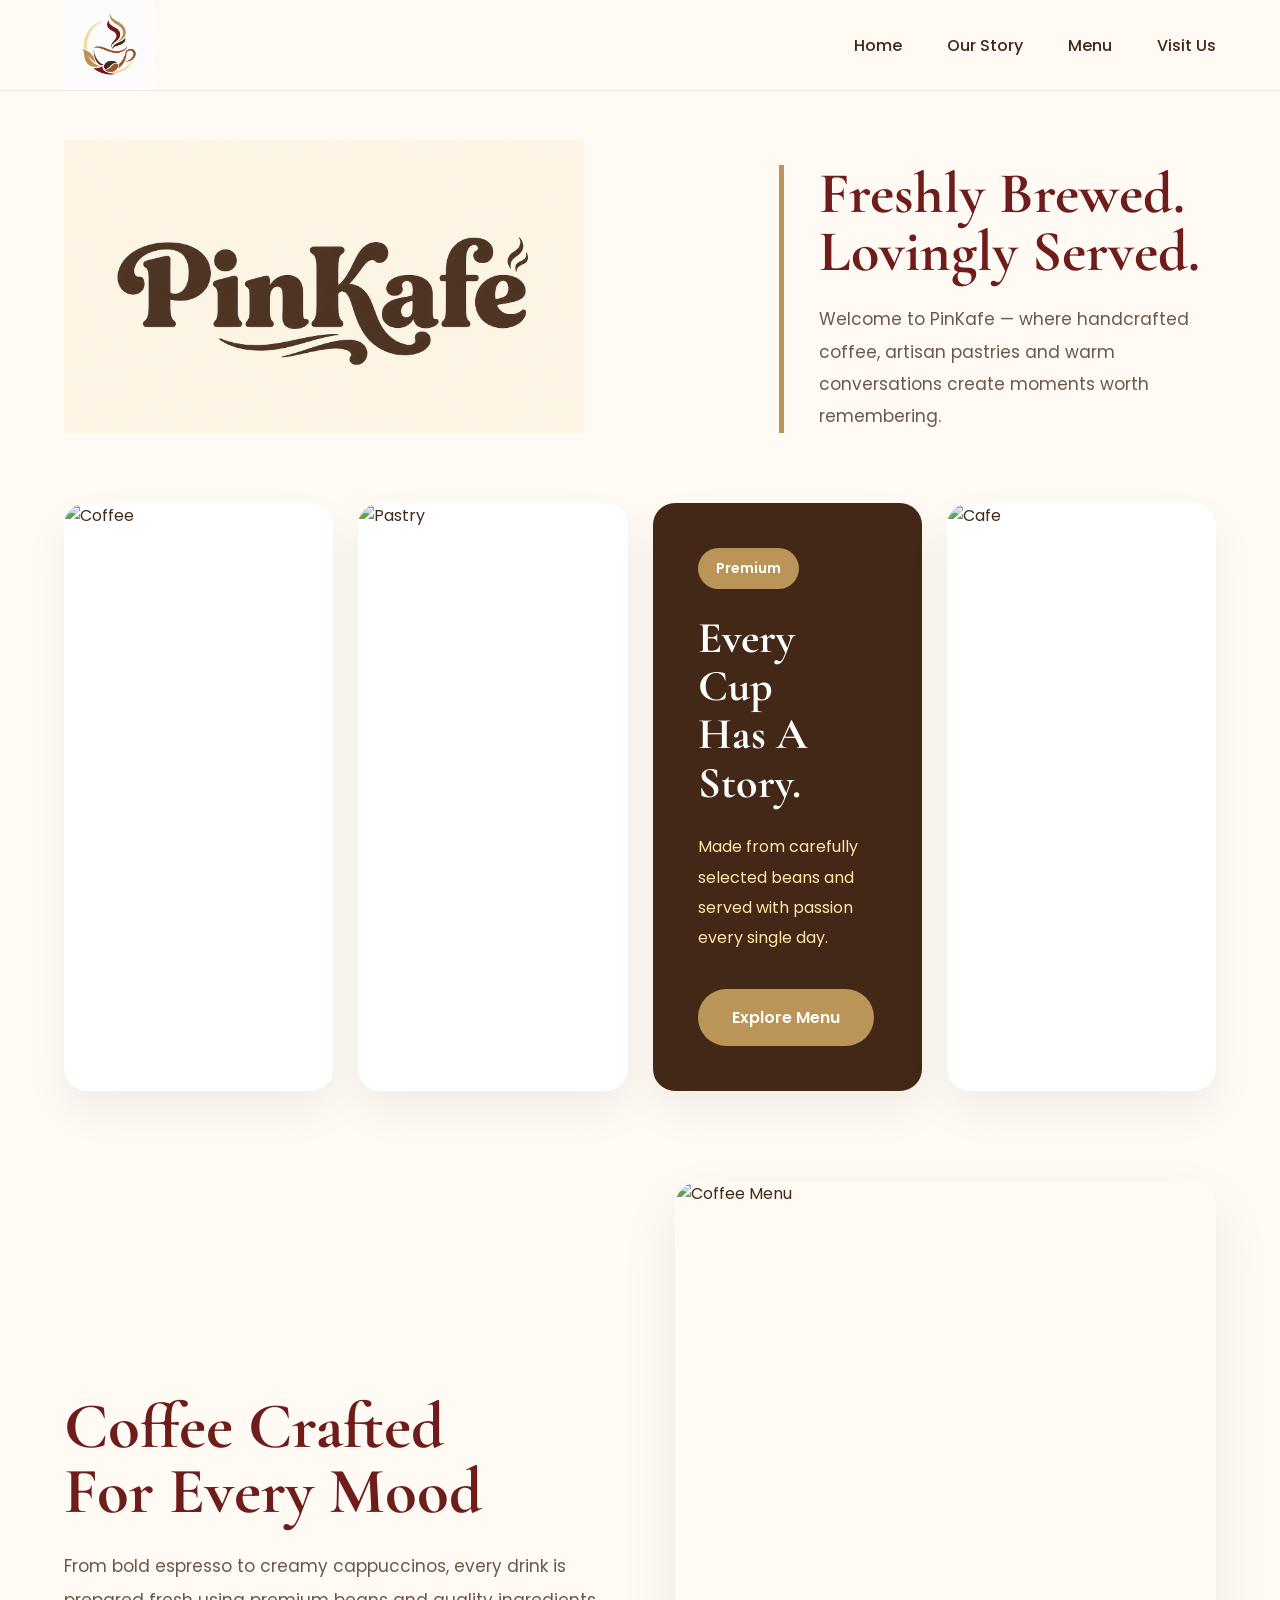
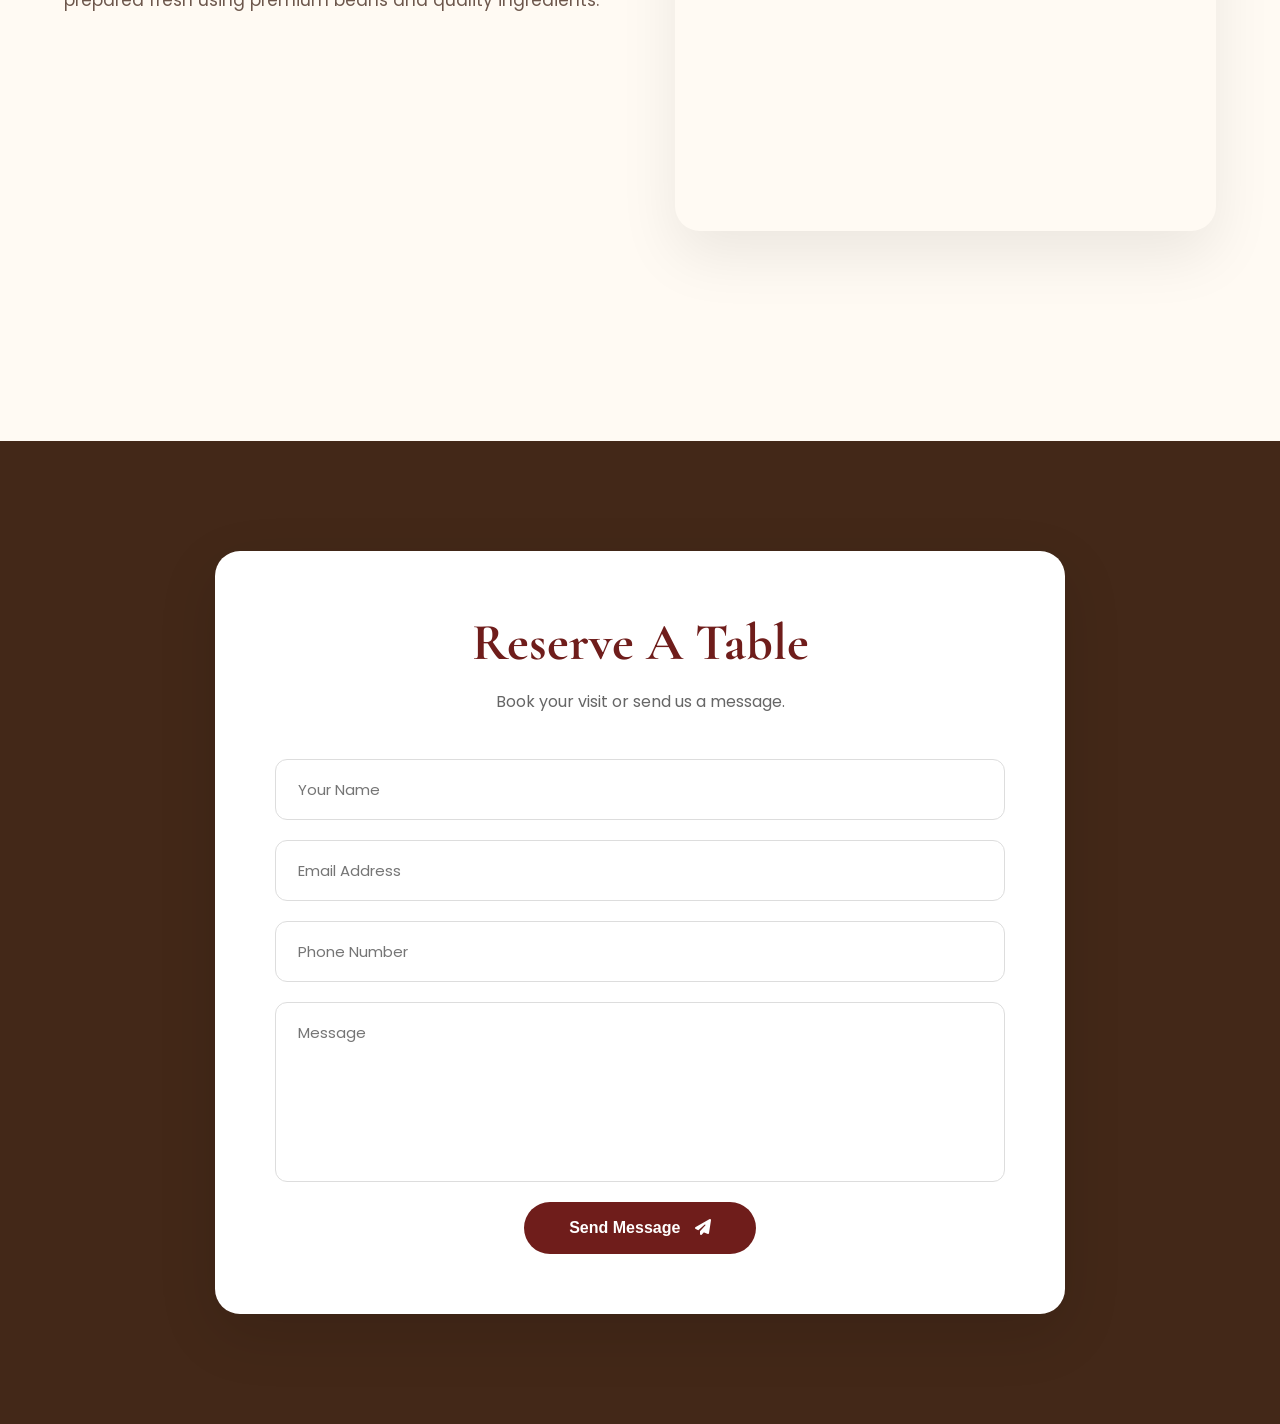
==== commit 27274c95: "Update index.html" ====
--- a/index.html
+++ b/index.html
@@ -29,7 +29,7 @@
         <div class="logo">
           <a href="#home">
 
-            <img src="https://i.ibb.co/RkRGs5t3/Chat-GPT-Image-Jul-29-2026-08-09-48-PM.png" alt="PinKafe Logo">
+            <img src="PinKafe_logo.png">
           </a>
         </div>
 
@@ -59,7 +59,7 @@
 
 <div class="hero-title">
 
-<img src="https://i.ibb.co/0jgKB9tv/Chat-GPT-Image-Jul-29-2026-08-15-10-PM.png" alt="PinKafe">
+<img src="PinKafe_name.png">
 
 
 </div>
@@ -237,4 +237,4 @@
 <script src="script.js"></script>
 
 </body>
-</html>+</html>
